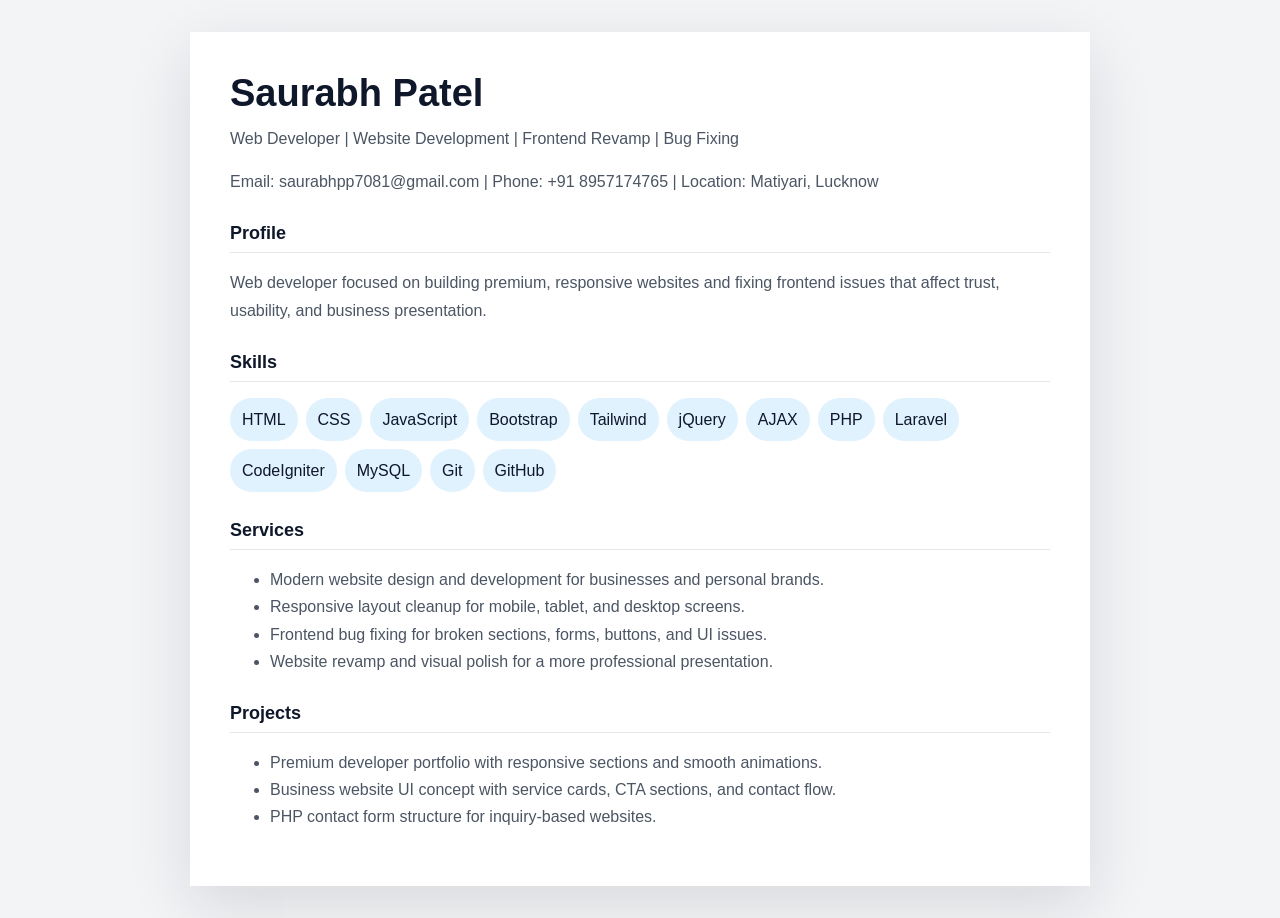
==== upload/Saurabh-Patel-CV.html @ fcab50b8 "Upgrade portfolio sections and interactions" ====
<!DOCTYPE html>
<html lang="en">
<head>
  <meta charset="UTF-8">
  <meta name="viewport" content="width=device-width, initial-scale=1.0">
  <title>Saurabh Patel CV</title>
  <style>
    body {
      margin: 0;
      color: #111827;
      font-family: Arial, sans-serif;
      background: #f3f4f6;
    }

    main {
      max-width: 820px;
      margin: 32px auto;
      padding: 40px;
      background: #ffffff;
      box-shadow: 0 20px 60px rgba(17, 24, 39, 0.12);
    }

    h1,
    h2 {
      margin: 0;
      color: #0f172a;
    }

    h1 {
      font-size: 38px;
    }

    h2 {
      margin-top: 28px;
      padding-bottom: 8px;
      border-bottom: 1px solid #e5e7eb;
      font-size: 18px;
    }

    p,
    li {
      color: #4b5563;
      line-height: 1.7;
    }

    .meta {
      margin-top: 10px;
    }

    .skills {
      display: flex;
      flex-wrap: wrap;
      gap: 8px;
      padding: 0;
      list-style: none;
    }

    .skills li {
      padding: 8px 12px;
      border-radius: 999px;
      color: #0f172a;
      background: #e0f2fe;
    }

    @media print {
      body {
        background: #ffffff;
      }

      main {
        margin: 0;
        box-shadow: none;
      }
    }
  </style>
</head>
<body>
  <main>
    <h1>Saurabh Patel</h1>
    <p class="meta">Web Developer | Website Development | Frontend Revamp | Bug Fixing</p>
    <p>Email: saurabhpp7081@gmail.com | Phone: +91 8957174765 | Location: Matiyari, Lucknow</p>

    <h2>Profile</h2>
    <p>
      Web developer focused on building premium, responsive websites and fixing
      frontend issues that affect trust, usability, and business presentation.
    </p>

    <h2>Skills</h2>
    <ul class="skills">
      <li>HTML</li>
      <li>CSS</li>
      <li>JavaScript</li>
      <li>Bootstrap</li>
      <li>Tailwind</li>
      <li>jQuery</li>
      <li>AJAX</li>
      <li>PHP</li>
      <li>Laravel</li>
      <li>CodeIgniter</li>
      <li>MySQL</li>
      <li>Git</li>
      <li>GitHub</li>
    </ul>

    <h2>Services</h2>
    <ul>
      <li>Modern website design and development for businesses and personal brands.</li>
      <li>Responsive layout cleanup for mobile, tablet, and desktop screens.</li>
      <li>Frontend bug fixing for broken sections, forms, buttons, and UI issues.</li>
      <li>Website revamp and visual polish for a more professional presentation.</li>
    </ul>

    <h2>Projects</h2>
    <ul>
      <li>Premium developer portfolio with responsive sections and smooth animations.</li>
      <li>Business website UI concept with service cards, CTA sections, and contact flow.</li>
      <li>PHP contact form structure for inquiry-based websites.</li>
    </ul>
  </main>
</body>
</html>
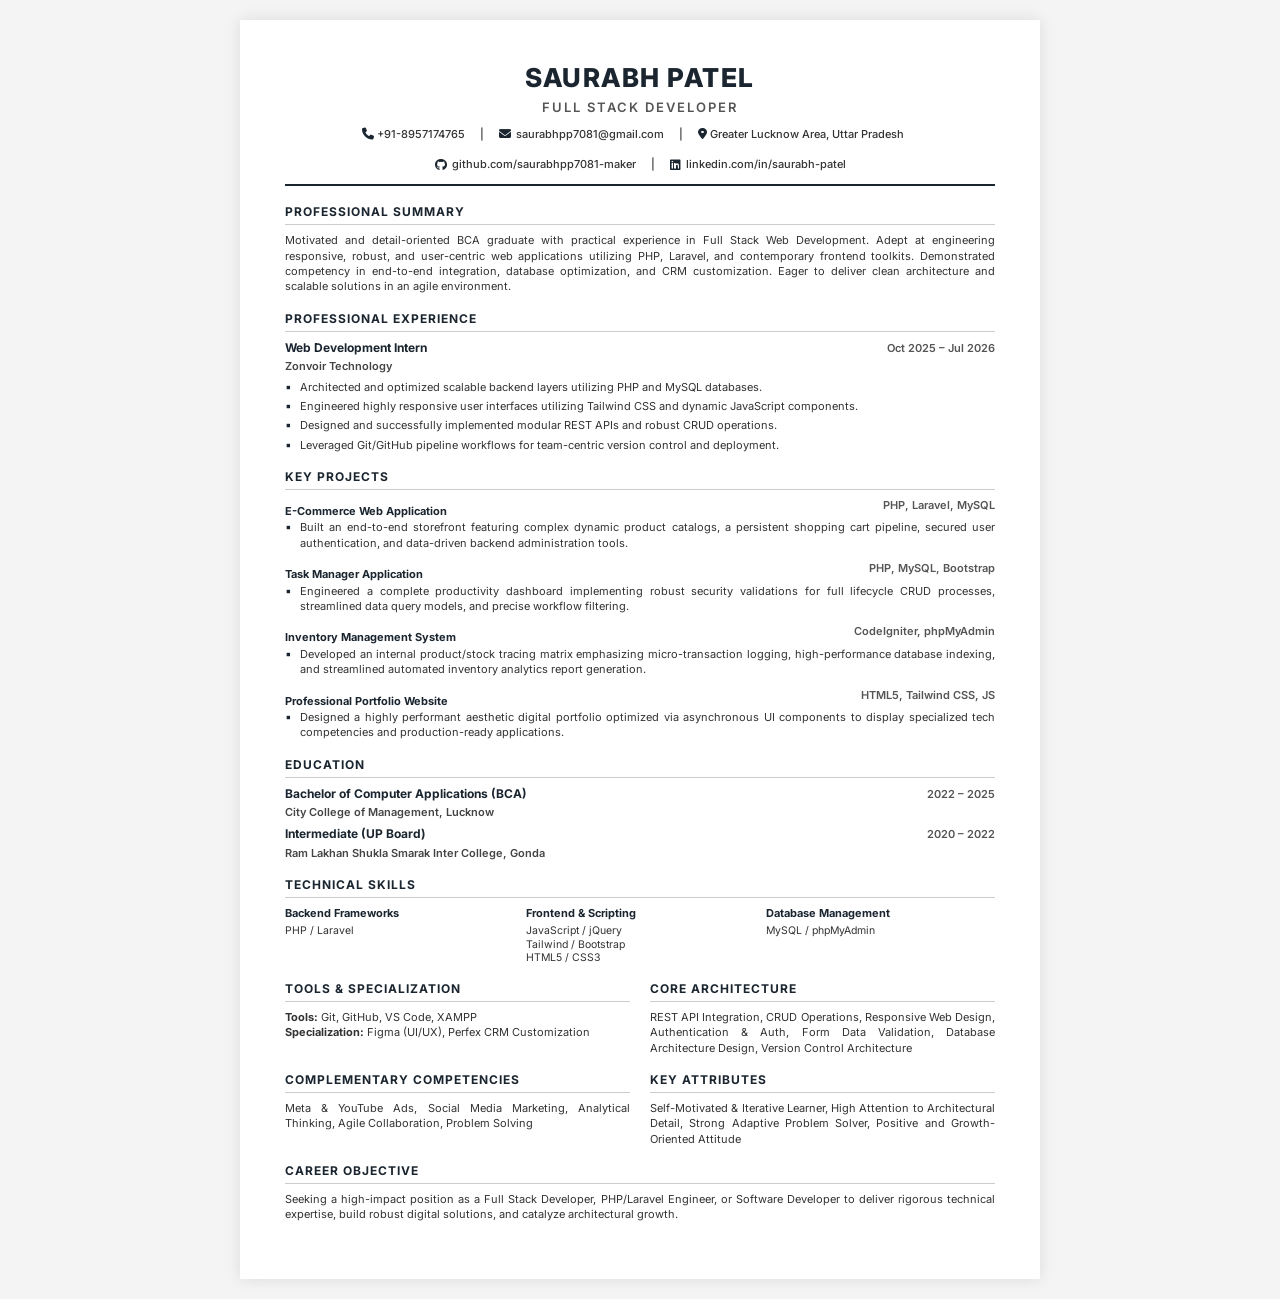
==== commit b6a0fd87: "modify cv" ====
--- a/upload/Saurabh-Patel-CV.html
+++ b/upload/Saurabh-Patel-CV.html
@@ -1,122 +1,372 @@
 <!DOCTYPE html>
 <html lang="en">
 <head>
-  <meta charset="UTF-8">
-  <meta name="viewport" content="width=device-width, initial-scale=1.0">
-  <title>Saurabh Patel CV</title>
-  <style>
-    body {
-      margin: 0;
-      color: #111827;
-      font-family: Arial, sans-serif;
-      background: #f3f4f6;
-    }
-
-    main {
-      max-width: 820px;
-      margin: 32px auto;
-      padding: 40px;
-      background: #ffffff;
-      box-shadow: 0 20px 60px rgba(17, 24, 39, 0.12);
-    }
-
-    h1,
-    h2 {
-      margin: 0;
-      color: #0f172a;
-    }
-
-    h1 {
-      font-size: 38px;
-    }
-
-    h2 {
-      margin-top: 28px;
-      padding-bottom: 8px;
-      border-bottom: 1px solid #e5e7eb;
-      font-size: 18px;
-    }
-
-    p,
-    li {
-      color: #4b5563;
-      line-height: 1.7;
-    }
-
-    .meta {
-      margin-top: 10px;
-    }
-
-    .skills {
-      display: flex;
-      flex-wrap: wrap;
-      gap: 8px;
-      padding: 0;
-      list-style: none;
-    }
-
-    .skills li {
-      padding: 8px 12px;
-      border-radius: 999px;
-      color: #0f172a;
-      background: #e0f2fe;
-    }
-
-    @media print {
-      body {
-        background: #ffffff;
-      }
-
-      main {
-        margin: 0;
-        box-shadow: none;
-      }
-    }
-  </style>
+    <meta charset="UTF-8">
+    <meta name="viewport" content="width=device-width, initial-scale=1.0">
+    <title>Saurabh Patel - Resume</title>
+    <!-- Font Awesome Icons -->
+    <link rel="stylesheet" href="https://cdnjs.cloudflare.com/ajax/libs/font-awesome/6.4.0/css/all.min.css">
+    <!-- Google Font -->
+    <link href="https://fonts.googleapis.com/css2?family=Inter:wght@300;400;500;600;700;800&display=swap" rel="stylesheet">
+    <style>
+        * {
+            box-sizing: border-box;
+            margin: 0;
+            padding: 0;
+            font-family: 'Inter', sans-serif;
+        }
+
+        body {
+            background-color: #f4f4f4;
+            color: #222;
+            line-height: 1.4;
+            display: flex;
+            justify-content: center;
+            padding: 20px;
+        }
+
+        .resume-container {
+            background: #fff;
+            width: 800px;
+            padding: 40px 45px;
+            box-shadow: 0 0 15px rgba(0,0,0,0.1);
+        }
+
+        /* Header */
+        header {
+            text-align: center;
+            border-bottom: 2px solid #1a252f;
+            padding-bottom: 12px;
+            margin-bottom: 18px;
+        }
+
+        header h1 {
+            font-size: 26px;
+            font-weight: 800;
+            letter-spacing: 1.5px;
+            color: #1a252f;
+            text-transform: uppercase;
+        }
+
+        header h2 {
+            font-size: 13px;
+            font-weight: 600;
+            letter-spacing: 2px;
+            color: #555;
+            margin-top: 2px;
+            margin-bottom: 10px;
+            text-transform: uppercase;
+        }
+
+        .contact-info {
+            display: flex;
+            justify-content: center;
+            flex-wrap: wrap;
+            gap: 15px;
+            font-size: 11px;
+            font-weight: 500;
+            color: #333;
+        }
+
+        .contact-info item, .contact-info a {
+            color: #333;
+            text-decoration: none;
+            display: flex;
+            align-items: center;
+            gap: 5px;
+        }
+
+        .contact-info i {
+            font-size: 12px;
+            color: #1a252f;
+        }
+
+        /* Sections */
+        section {
+            margin-bottom: 16px;
+        }
+
+        .section-title {
+            font-size: 12px;
+            font-weight: 700;
+            letter-spacing: 1px;
+            color: #1a252f;
+            border-bottom: 1px solid #ccc;
+            padding-bottom: 3px;
+            margin-bottom: 8px;
+            text-transform: uppercase;
+        }
+
+        p {
+            font-size: 11px;
+            color: #333;
+            text-align: justify;
+        }
+
+        /* Experience & Projects Header */
+        .job-header {
+            display: flex;
+            justify-content: space-between;
+            align-items: baseline;
+            margin-bottom: 3px;
+        }
+
+        .job-title {
+            font-size: 12px;
+            font-weight: 700;
+            color: #1a252f;
+        }
+
+        .company-name {
+            font-size: 11px;
+            font-weight: 600;
+            color: #444;
+            margin-bottom: 5px;
+        }
+
+        .date {
+            font-size: 11px;
+            font-weight: 600;
+            color: #555;
+        }
+
+        .project-item {
+            margin-bottom: 10px;
+        }
+
+        .project-title {
+            font-size: 11px;
+            font-weight: 700;
+            color: #1a252f;
+        }
+
+        .project-tech {
+            font-size: 11px;
+            font-weight: 600;
+            color: #555;
+            float: right;
+        }
+
+        /* Lists */
+        ul {
+            list-style: none;
+            padding-left: 0;
+        }
+
+        ul li {
+            position: relative;
+            padding-left: 15px;
+            font-size: 11px;
+            color: #333;
+            margin-bottom: 4px;
+            text-align: justify;
+        }
+
+        ul li::before {
+            content: "▪";
+            position: absolute;
+            left: 0;
+            top: -1px;
+            font-size: 12px;
+            color: #1a252f;
+        }
+
+        /* Grid Layouts for Skills */
+        .skills-grid {
+            display: grid;
+            grid-template-columns: repeat(3, 1fr);
+            gap: 12px;
+        }
+
+        .skill-box h4 {
+            font-size: 11px;
+            font-weight: 700;
+            color: #1a252f;
+            margin-bottom: 3px;
+        }
+
+        .skill-box p {
+            font-size: 10.5px;
+            line-height: 1.3;
+        }
+
+        .two-column {
+            display: grid;
+            grid-template-columns: 1fr 1fr;
+            gap: 20px;
+        }
+
+        /* Print Media Query */
+        @media print {
+            body {
+                background: none;
+                padding: 0;
+            }
+            .resume-container {
+                box-shadow: none;
+                width: 100%;
+                padding: 20px;
+            }
+        }
+    </style>
 </head>
 <body>
-  <main>
-    <h1>Saurabh Patel</h1>
-    <p class="meta">Web Developer | Website Development | Frontend Revamp | Bug Fixing</p>
-    <p>Email: saurabhpp7081@gmail.com | Phone: +91 8957174765 | Location: Matiyari, Lucknow</p>
-
-    <h2>Profile</h2>
-    <p>
-      Web developer focused on building premium, responsive websites and fixing
-      frontend issues that affect trust, usability, and business presentation.
-    </p>
-
-    <h2>Skills</h2>
-    <ul class="skills">
-      <li>HTML</li>
-      <li>CSS</li>
-      <li>JavaScript</li>
-      <li>Bootstrap</li>
-      <li>Tailwind</li>
-      <li>jQuery</li>
-      <li>AJAX</li>
-      <li>PHP</li>
-      <li>Laravel</li>
-      <li>CodeIgniter</li>
-      <li>MySQL</li>
-      <li>Git</li>
-      <li>GitHub</li>
-    </ul>
-
-    <h2>Services</h2>
-    <ul>
-      <li>Modern website design and development for businesses and personal brands.</li>
-      <li>Responsive layout cleanup for mobile, tablet, and desktop screens.</li>
-      <li>Frontend bug fixing for broken sections, forms, buttons, and UI issues.</li>
-      <li>Website revamp and visual polish for a more professional presentation.</li>
-    </ul>
-
-    <h2>Projects</h2>
-    <ul>
-      <li>Premium developer portfolio with responsive sections and smooth animations.</li>
-      <li>Business website UI concept with service cards, CTA sections, and contact flow.</li>
-      <li>PHP contact form structure for inquiry-based websites.</li>
-    </ul>
-  </main>
+
+<div class="resume-container">
+    <!-- Header -->
+    <header>
+        <h1>SAURABH PATEL</h1>
+        <h2>FULL STACK DEVELOPER</h2>
+        <div class="contact-info">
+            <span><i class="fa-solid fa-phone"></i> +91-8957174765</span>
+            <span>|</span>
+            <a href="mailto:saurabhpp7081@gmail.com"><i class="fa-solid fa-envelope"></i> saurabhpp7081@gmail.com</a>
+            <span>|</span>
+            <span><i class="fa-solid fa-location-dot"></i> Greater Lucknow Area, Uttar Pradesh</span>
+            <br>
+            <a href="https://github.com/saurabhpp7081-maker" target="_blank"><i class="fa-brands fa-github"></i> github.com/saurabhpp7081-maker</a>
+            <span>|</span>
+            <a href="https://linkedin.com/in/saurabh-patel" target="_blank"><i class="fa-brands fa-linkedin"></i> linkedin.com/in/saurabh-patel</a>
+        </div>
+    </header>
+
+    <!-- Professional Summary -->
+    <section>
+        <div class="section-title">PROFESSIONAL SUMMARY</div>
+        <p>Motivated and detail-oriented BCA graduate with practical experience in Full Stack Web Development. Adept at engineering responsive, robust, and user-centric web applications utilizing PHP, Laravel, and contemporary frontend toolkits. Demonstrated competency in end-to-end integration, database optimization, and CRM customization. Eager to deliver clean architecture and scalable solutions in an agile environment.</p>
+    </section>
+
+    <!-- Professional Experience -->
+    <section>
+        <div class="section-title">PROFESSIONAL EXPERIENCE</div>
+        <div class="job-header">
+            <span class="job-title">Web Development Intern</span>
+            <span class="date">Oct 2025 – Jul 2026</span>
+        </div>
+        <div class="company-name">Zonvoir Technology</div>
+        <ul>
+            <li>Architected and optimized scalable backend layers utilizing PHP and MySQL databases.</li>
+            <li>Engineered highly responsive user interfaces utilizing Tailwind CSS and dynamic JavaScript components.</li>
+            <li>Designed and successfully implemented modular REST APIs and robust CRUD operations.</li>
+            <li>Leveraged Git/GitHub pipeline workflows for team-centric version control and deployment.</li>
+        </ul>
+    </section>
+
+    <!-- Key Projects -->
+    <section>
+        <div class="section-title">KEY PROJECTS</div>
+        
+        <div class="project-item">
+            <div>
+                <span class="project-title">E-Commerce Web Application</span>
+                <span class="project-tech">PHP, Laravel, MySQL</span>
+            </div>
+            <ul>
+                <li>Built an end-to-end storefront featuring complex dynamic product catalogs, a persistent shopping cart pipeline, secured user authentication, and data-driven backend administration tools.</li>
+            </ul>
+        </div>
+
+        <div class="project-item">
+            <div>
+                <span class="project-title">Task Manager Application</span>
+                <span class="project-tech">PHP, MySQL, Bootstrap</span>
+            </div>
+            <ul>
+                <li>Engineered a complete productivity dashboard implementing robust security validations for full lifecycle CRUD processes, streamlined data query models, and precise workflow filtering.</li>
+            </ul>
+        </div>
+
+        <div class="project-item">
+            <div>
+                <span class="project-title">Inventory Management System</span>
+                <span class="project-tech">CodeIgniter, phpMyAdmin</span>
+            </div>
+            <ul>
+                <li>Developed an internal product/stock tracing matrix emphasizing micro-transaction logging, high-performance database indexing, and streamlined automated inventory analytics report generation.</li>
+            </ul>
+        </div>
+
+        <div class="project-item">
+            <div>
+                <span class="project-title">Professional Portfolio Website</span>
+                <span class="project-tech">HTML5, Tailwind CSS, JS</span>
+            </div>
+            <ul>
+                <li>Designed a highly performant aesthetic digital portfolio optimized via asynchronous UI components to display specialized tech competencies and production-ready applications.</li>
+            </ul>
+        </div>
+    </section>
+
+    <!-- Education -->
+    <section>
+        <div class="section-title">EDUCATION</div>
+        <div class="job-header">
+            <span class="job-title">Bachelor of Computer Applications (BCA)</span>
+            <span class="date">2022 – 2025</span>
+        </div>
+        <div class="company-name">City College of Management, Lucknow</div>
+        
+        <div class="job-header" style="margin-top: 5px;">
+            <span class="job-title">Intermediate (UP Board)</span>
+            <span class="date">2020 – 2022</span>
+        </div>
+        <div class="company-name">Ram Lakhan Shukla Smarak Inter College, Gonda</div>
+    </section>
+
+    <!-- Technical Skills -->
+    <section>
+        <div class="section-title">TECHNICAL SKILLS</div>
+        <div class="skills-grid">
+            <div class="skill-box">
+                <h4>Backend Frameworks</h4>
+                <p>PHP / Laravel</p>
+            </div>
+            <div class="skill-box">
+                <h4>Frontend & Scripting</h4>
+                <p>JavaScript / jQuery<br>Tailwind / Bootstrap<br>HTML5 / CSS3</p>
+            </div>
+            <div class="skill-box">
+                <h4>Database Management</h4>
+                <p>MySQL / phpMyAdmin</p>
+            </div>
+        </div>
+    </section>
+
+    <!-- Tools & Specialization / Architecture -->
+    <section>
+        <div class="two-column">
+            <div>
+                <div class="section-title">TOOLS & SPECIALIZATION</div>
+                <p><strong>Tools:</strong> Git, GitHub, VS Code, XAMPP</p>
+                <p><strong>Specialization:</strong> Figma (UI/UX), Perfex CRM Customization</p>
+            </div>
+            <div>
+                <div class="section-title">CORE ARCHITECTURE</div>
+                <p>REST API Integration, CRUD Operations, Responsive Web Design, Authentication & Auth, Form Data Validation, Database Architecture Design, Version Control Architecture</p>
+            </div>
+        </div>
+    </section>
+
+    <!-- Complementary & Key Attributes -->
+    <section>
+        <div class="two-column">
+            <div>
+                <div class="section-title">COMPLEMENTARY COMPETENCIES</div>
+                <p>Meta & YouTube Ads, Social Media Marketing, Analytical Thinking, Agile Collaboration, Problem Solving</p>
+            </div>
+            <div>
+                <div class="section-title">KEY ATTRIBUTES</div>
+                <p>Self-Motivated & Iterative Learner, High Attention to Architectural Detail, Strong Adaptive Problem Solver, Positive and Growth-Oriented Attitude</p>
+            </div>
+        </div>
+    </section>
+
+    <!-- Career Objective -->
+    <section>
+        <div class="section-title">CAREER OBJECTIVE</div>
+        <p>Seeking a high-impact position as a Full Stack Developer, PHP/Laravel Engineer, or Software Developer to deliver rigorous technical expertise, build robust digital solutions, and catalyze architectural growth.</p>
+    </section>
+</div>
+
 </body>
-</html>
+</html>
